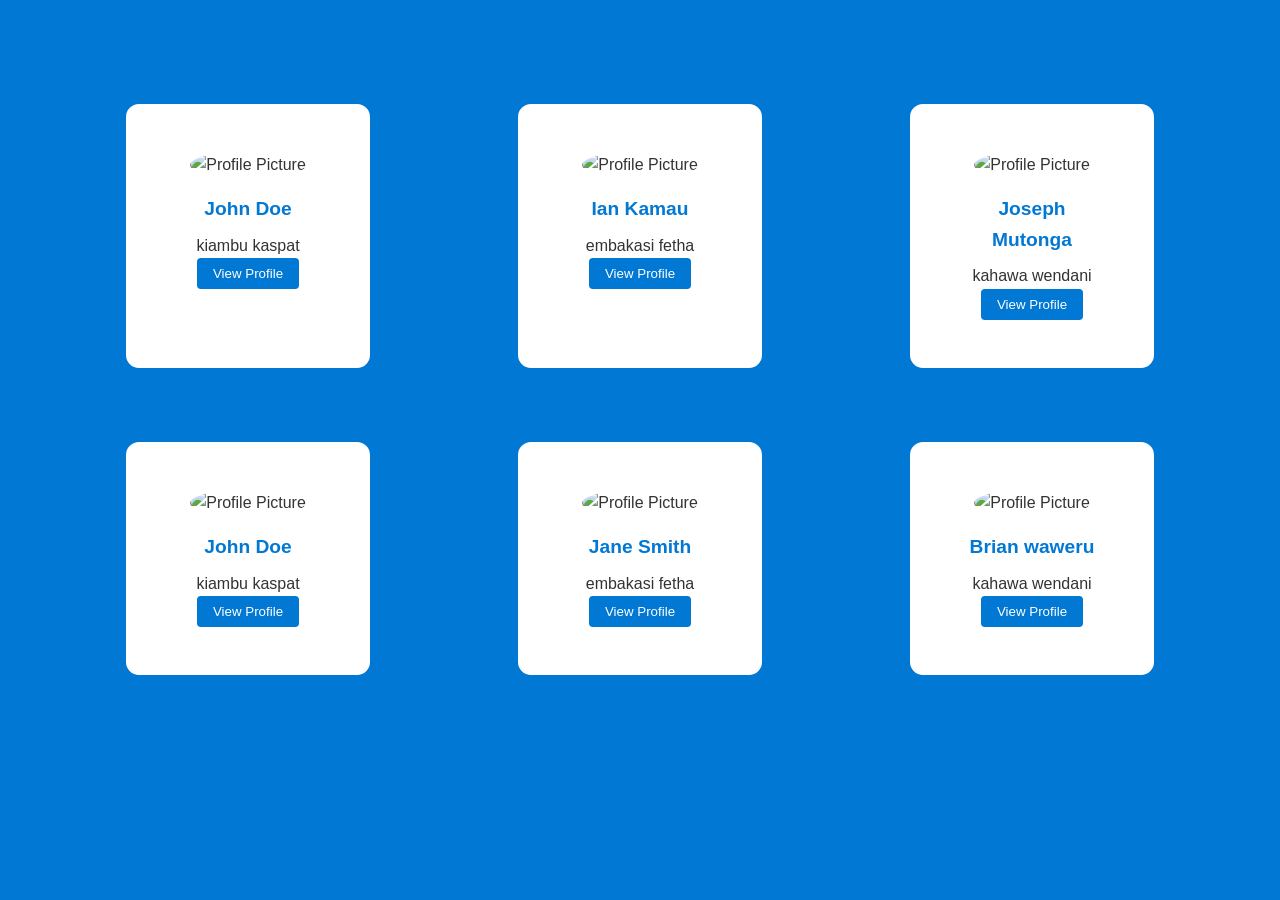
==== roundry website/hire-me.html @ dcf3c6e2 "Add files via upload" ====
<!DOCTYPE html>
<html lang="en">
<head>
    <meta charset="UTF-8">
    <meta name="viewport" content="width=device-width, initial-scale=1.0">
   <link rel="stylesheet" href="style.css">
    <title>Document</title>
</head>
<body>
    <section id="hire-talent" class="talent-section">
        <div class="container">
            <h2>Hire Talent</h2>
            <div class="talent-grid">
                <div class="talent-card">
                    <img src="C:\Users\Felix Simon\Desktop\roundry website\images\5.jpeg" alt="Profile Picture">
                    <h3>John Doe</h3>
                    <p>kiambu kaspat</p>
                    <button>View Profile</button>
                </div>
                <div class="talent-card">
                    <img src="C:\Users\Felix Simon\Desktop\roundry website\images\5.jpeg" alt="Profile Picture">
                    <h3>Ian Kamau</h3>
                    <p>embakasi fetha</p> 
                    <button>View Profile</button>
                </div>
                <div class="talent-card">
                    <img src="C:\Users\Felix Simon\Desktop\roundry website\images\5.jpeg" alt="Profile Picture">
                    <h3>Joseph Mutonga</h3>
                    <p>kahawa wendani</p> 
                    <button>View Profile</button>
                </div>
                <!-- Add more profiles as needed -->
            </div>
        </div>
        <div class="container">
            <h2>Hire Talent</h2>
            <div class="talent-grid">
                <div class="talent-card">
                    <img src="C:\Users\Felix Simon\Desktop\roundry website\images\5.jpeg" alt="Profile Picture">
                    <h3>John Doe</h3>
                    <p>kiambu kaspat</p>
                    <button>View Profile</button>
                </div>
                <div class="talent-card">
                    <img src="C:\Users\Felix Simon\Desktop\roundry website\images\5.jpeg" alt="Profile Picture">
                    <h3>Jane Smith</h3>
                    <p>embakasi fetha</p> 
                    <button>View Profile</button>
                </div>
                <div class="talent-card">
                    <img src="C:\Users\Felix Simon\Desktop\roundry website\images\5.jpeg" alt="Profile Picture">
                    <h3>Brian waweru</h3>
                    <p>kahawa wendani</p> 
                    <button>View Profile</button>
                </div>
                <!-- Add more profiles as needed -->
            </div>
        </div>
    </section>
    <script src="script.js"></script>
</body>
</html>
---- roundry website/style.css ----
/* General Reset */
* {
    margin: 0;
    padding: 0;
    box-sizing: border-box;
}

body {
    font-family: Arial, sans-serif;
    line-height: 1.6;
    color: #333;
    background-color: #0078d4;
}
body.dark-mode {background-color: #2c3e50; /* Dark background */
    color: white; /* Light text */ }
.container {
    width: 90%;
    max-width: 1200px;
    margin: 0 auto;
    font-family: Helvetica, Verdana, sans-serif;
}

/* Header */
.main-header {
    background: transparent;
    color: #fff;
    padding: 1rem 0;
}

.main-header .container {
    display: flex;
    justify-content: space-between;
    align-items: center;
    
}

.logo {
    font-size: 1.8rem;
    font-weight: bold;
}

.nav-menu a {
    color: #fff;
    text-decoration: none;
    margin: 0 1rem;
    font-size: 1rem;
    transition: color 0.3s;
}

.nav-menu a:hover {
    color: #ffdd57;
}

/* Hero Section */
.hero {
    color: #fff;
    padding: 2rem 0;
}

.hero h2 {
    font-size: 50px;
    margin-bottom: 1rem;
    font-weight: bolder;
}

.hero p {
    font-size: bolder;
    margin-bottom: 2rem;
}

/* From Uiverse.io by Cornerstone-04 */ 
.box {
    width: 140px;
    height: auto;
    float: left;
    transition: .5s linear;
    position: relative;
    display: block;
    overflow: hidden;
    padding: 15px;
    text-align: center;
    margin: 0 5px;
    background: transparent;
    text-transform: uppercase;
    font-weight: 900;
    color:white;
  }
  
  .box:before {
    position: absolute;
    content: '';
    left: 0;
    bottom: 0;
    height: 4px;
    width: 100%;
    border-bottom: 4px solid transparent;
    border-left: 4px solid transparent;
    box-sizing: border-box;
    transform: translateX(100%);
  }
  
  .box:after {
    position: absolute;
    content: '';
    top: 0;
    left: 0;
    width: 100%;
    height: 4px;
    border-top: 4px solid transparent;
    border-right: 4px solid transparent;
    box-sizing: border-box;
    transform: translateX(-100%);
  }
  
  .box:hover {
    box-shadow: 0 5px 15px rgba(0, 0, 0, 0.5);
  }
  
  .box:hover:before {
    border-color: #ffffff;
    height: 100%;
    transform: translateX(0);
    transition: .3s transform linear, .3s height linear .3s;
  }
  
  .box:hover:after {
    border-color: #ffffff;
    height: 100%;
    transform: translateX(0);
    transition: .3s transform linear, .3s height linear .5s;
  }
  
  button {
    color: rgb(255, 255, 255);
    text-decoration: none;
    cursor: pointer;
    outline: none;
    border: none;
    background: transparent;
  }

/* Info Sections */
.info-section {
    padding: 2rem 0;
    background: #fff;
    margin-bottom: 1rem;
}

.info-section h2 {
    text-align: center;
    margin-bottom: 1rem;
    color: #0078d4;
}

.info-section p {
    text-align: center;
    font-size: 1.1rem;
}

.info-section ol {
    max-width: 800px;
    margin: 0 auto;
    padding-left: 2rem;
}

.info-section li {
    margin-bottom: 0.5rem;
}

/* Talent Section */
.talent-section {
    padding: 2rem 0;
    background: #0078d4;
}

.talent-section h2 {
    text-align: center;
    margin-bottom: 2rem;
    color: #0078d4;
}

.talent-grid {
    display: grid;
    grid-template-columns: repeat(auto-fit, minmax(250px, 1fr));
    gap: 1.5rem;
}

.talent-card {
    background: #ffffff;
    border: 2px solid #0078d4;
    border-radius: 15px;
    padding: 3rem;
    text-align: center;
    transition: box-shadow 0.3s;
    margin-inline: 60px;
}

.talent-card:hover {
    box-shadow: 0 4px 10px rgba(0, 0, 0, 0.1);
}

.talent-card img {
    width: 100px;
    height: 100px;
    border-radius: 50%;
    margin-bottom: 1rem;
}

.talent-card h3 {
    font-size: 1.2rem;
    margin-bottom: 0.5rem;
    color: #0078d4;
}

.talent-card button {
    background: #0078d4;
    color: #fff;
    border: none;
    padding: 0.5rem 1rem;
    cursor: pointer;
    border-radius: 4px;
    transition: 0.3s;
}

.talent-card button:hover {
    background: #000000;
}
/* Footer */
.main-footer {
    color: #fff;
    text-align: center;
    margin-top: 150.10px;
   
}

.main-footer p {
    margin-bottom: 0.5rem;
}

.main-footer .social-icons a {
    color: #ffcc00;
    text-decoration: none;
    margin: 0 0.3rem;
    transition: color 0.3s;
}

.main-footer .social-icons a:hover {
    color: #ffc107;
}
/* From Uiverse.io by marcelodolza */ 
/* From Uiverse.io by Praashoo7 */
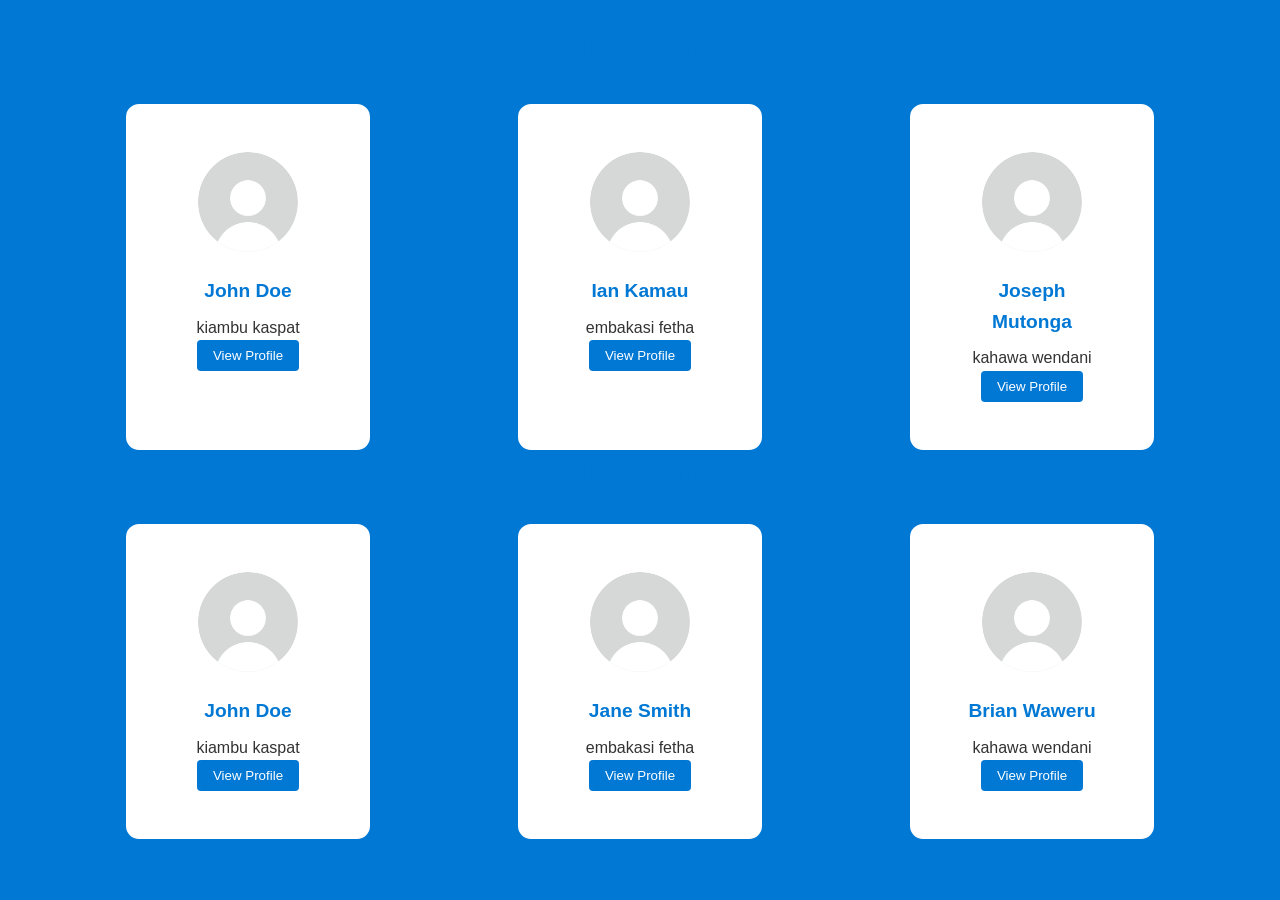
==== commit e1d2efe5: "Upgrade and fix: modern meta/OG tags, a11y, responsive CSS, JS bug fixes, READMEs; build fixes for a" ====
--- a/roundry website/hire-me.html
+++ b/roundry website/hire-me.html
@@ -1,62 +1,66 @@
-<!DOCTYPE html>
-<html lang="en">
-<head>
-    <meta charset="UTF-8">
-    <meta name="viewport" content="width=device-width, initial-scale=1.0">
-   <link rel="stylesheet" href="style.css">
-    <title>Document</title>
-</head>
-<body>
-    <section id="hire-talent" class="talent-section">
-        <div class="container">
-            <h2>Hire Talent</h2>
-            <div class="talent-grid">
-                <div class="talent-card">
-                    <img src="C:\Users\Felix Simon\Desktop\roundry website\images\5.jpeg" alt="Profile Picture">
-                    <h3>John Doe</h3>
-                    <p>kiambu kaspat</p>
-                    <button>View Profile</button>
-                </div>
-                <div class="talent-card">
-                    <img src="C:\Users\Felix Simon\Desktop\roundry website\images\5.jpeg" alt="Profile Picture">
-                    <h3>Ian Kamau</h3>
-                    <p>embakasi fetha</p> 
-                    <button>View Profile</button>
-                </div>
-                <div class="talent-card">
-                    <img src="C:\Users\Felix Simon\Desktop\roundry website\images\5.jpeg" alt="Profile Picture">
-                    <h3>Joseph Mutonga</h3>
-                    <p>kahawa wendani</p> 
-                    <button>View Profile</button>
-                </div>
-                <!-- Add more profiles as needed -->
-            </div>
-        </div>
-        <div class="container">
-            <h2>Hire Talent</h2>
-            <div class="talent-grid">
-                <div class="talent-card">
-                    <img src="C:\Users\Felix Simon\Desktop\roundry website\images\5.jpeg" alt="Profile Picture">
-                    <h3>John Doe</h3>
-                    <p>kiambu kaspat</p>
-                    <button>View Profile</button>
-                </div>
-                <div class="talent-card">
-                    <img src="C:\Users\Felix Simon\Desktop\roundry website\images\5.jpeg" alt="Profile Picture">
-                    <h3>Jane Smith</h3>
-                    <p>embakasi fetha</p> 
-                    <button>View Profile</button>
-                </div>
-                <div class="talent-card">
-                    <img src="C:\Users\Felix Simon\Desktop\roundry website\images\5.jpeg" alt="Profile Picture">
-                    <h3>Brian waweru</h3>
-                    <p>kahawa wendani</p> 
-                    <button>View Profile</button>
-                </div>
-                <!-- Add more profiles as needed -->
-            </div>
-        </div>
-    </section>
-    <script src="script.js"></script>
-</body>
-</html>
+<!DOCTYPE html>
+<html lang="en">
+<head>
+    <meta charset="UTF-8">
+    <meta name="viewport" content="width=device-width, initial-scale=1.0">
+    <link rel="stylesheet" href="style.css">
+    <title>Hire Talent — SnapNet</title>
+    <meta name="description" content="Browse and hire verified talent on SnapNet. Connect with skilled professionals in your region.">
+    <meta property="og:title" content="Hire Talent — SnapNet">
+    <meta property="og:description" content="Browse and hire verified talent on SnapNet.">
+    <meta property="og:type" content="website">
+    <link rel="icon" href="data:image/svg+xml,<svg xmlns='http://www.w3.org/2000/svg' viewBox='0 0 100 100'><text y='.9em' font-size='90'>⚡</text></svg>">
+</head>
+<body>
+    <a href="#hire-talent" class="skip-link">Skip to main content</a>
+    <main id="hire-talent" class="talent-section">
+        <div class="container">
+            <h2>Hire Talent</h2>
+            <div class="talent-grid">
+                <div class="talent-card">
+                    <img src="images/5.jpeg" alt="Profile photo of John Doe">
+                    <h3>John Doe</h3>
+                    <p>kiambu kaspat</p>
+                    <button>View Profile</button>
+                </div>
+                <div class="talent-card">
+                    <img src="images/5.jpeg" alt="Profile photo of Ian Kamau">
+                    <h3>Ian Kamau</h3>
+                    <p>embakasi fetha</p>
+                    <button>View Profile</button>
+                </div>
+                <div class="talent-card">
+                    <img src="images/5.jpeg" alt="Profile photo of Joseph Mutonga">
+                    <h3>Joseph Mutonga</h3>
+                    <p>kahawa wendani</p>
+                    <button>View Profile</button>
+                </div>
+            </div>
+        </div>
+        <div class="container">
+            <h2>Hire Talent</h2>
+            <div class="talent-grid">
+                <div class="talent-card">
+                    <img src="images/5.jpeg" alt="Profile photo of John Doe">
+                    <h3>John Doe</h3>
+                    <p>kiambu kaspat</p>
+                    <button>View Profile</button>
+                </div>
+                <div class="talent-card">
+                    <img src="images/5.jpeg" alt="Profile photo of Jane Smith">
+                    <h3>Jane Smith</h3>
+                    <p>embakasi fetha</p>
+                    <button>View Profile</button>
+                </div>
+                <div class="talent-card">
+                    <img src="images/5.jpeg" alt="Profile photo of Brian Waweru">
+                    <h3>Brian Waweru</h3>
+                    <p>kahawa wendani</p>
+                    <button>View Profile</button>
+                </div>
+            </div>
+        </div>
+    </main>
+    <script src="script.js"></script>
+</body>
+</html>
--- a/roundry website/style.css
+++ b/roundry website/style.css
@@ -3,6 +3,36 @@
     margin: 0;
     padding: 0;
     box-sizing: border-box;
+}
+
+.skip-link {
+    position: absolute;
+    top: -100%;
+    left: 0;
+    background: #ffdd57;
+    color: #000;
+    padding: 1rem 2rem;
+    z-index: 10000;
+    font-weight: bold;
+}
+.skip-link:focus {
+    top: 0;
+}
+
+:focus-visible {
+    outline: 3px solid #ffdd57;
+    outline-offset: 2px;
+}
+
+@media (prefers-reduced-motion: reduce) {
+    *,
+    *::before,
+    *::after {
+        animation-duration: 0.01ms !important;
+        animation-iteration-count: 1 !important;
+        transition-duration: 0.01ms !important;
+        scroll-behavior: auto !important;
+    }
 }
 
 body {
@@ -247,5 +277,62 @@
 .main-footer .social-icons a:hover {
     color: #ffc107;
 }
+
+/* Sign-up form */
+.form {
+    max-width: 400px;
+    margin: 4rem auto;
+    background: #fff;
+    border-radius: 12px;
+    padding: 2rem;
+    box-shadow: 0 4px 10px rgba(0, 0, 0, 0.1);
+}
+
+.form #heading {
+    font-size: 1.6rem;
+    font-weight: bold;
+    text-align: center;
+    color: #0078d4;
+    margin-bottom: 1.5rem;
+}
+
+.form .field {
+    margin-bottom: 1rem;
+}
+
+.form label {
+    display: block;
+    margin-bottom: 0.3rem;
+    font-weight: bold;
+    color: #333;
+}
+
+.form .input-field {
+    width: 100%;
+    padding: 0.7rem;
+    border: 1px solid #ccc;
+    border-radius: 6px;
+    font-size: 1rem;
+}
+
+.form .btn {
+    text-align: center;
+    margin-top: 1rem;
+}
+
+.form .button1 {
+    background: #0078d4;
+    color: #fff;
+    border: none;
+    padding: 0.7rem 2rem;
+    border-radius: 6px;
+    cursor: pointer;
+    font-size: 1rem;
+    transition: 0.3s;
+}
+
+.form .button1:hover {
+    background: #000;
+}
 /* From Uiverse.io by marcelodolza */ 
 /* From Uiverse.io by Praashoo7 */ 
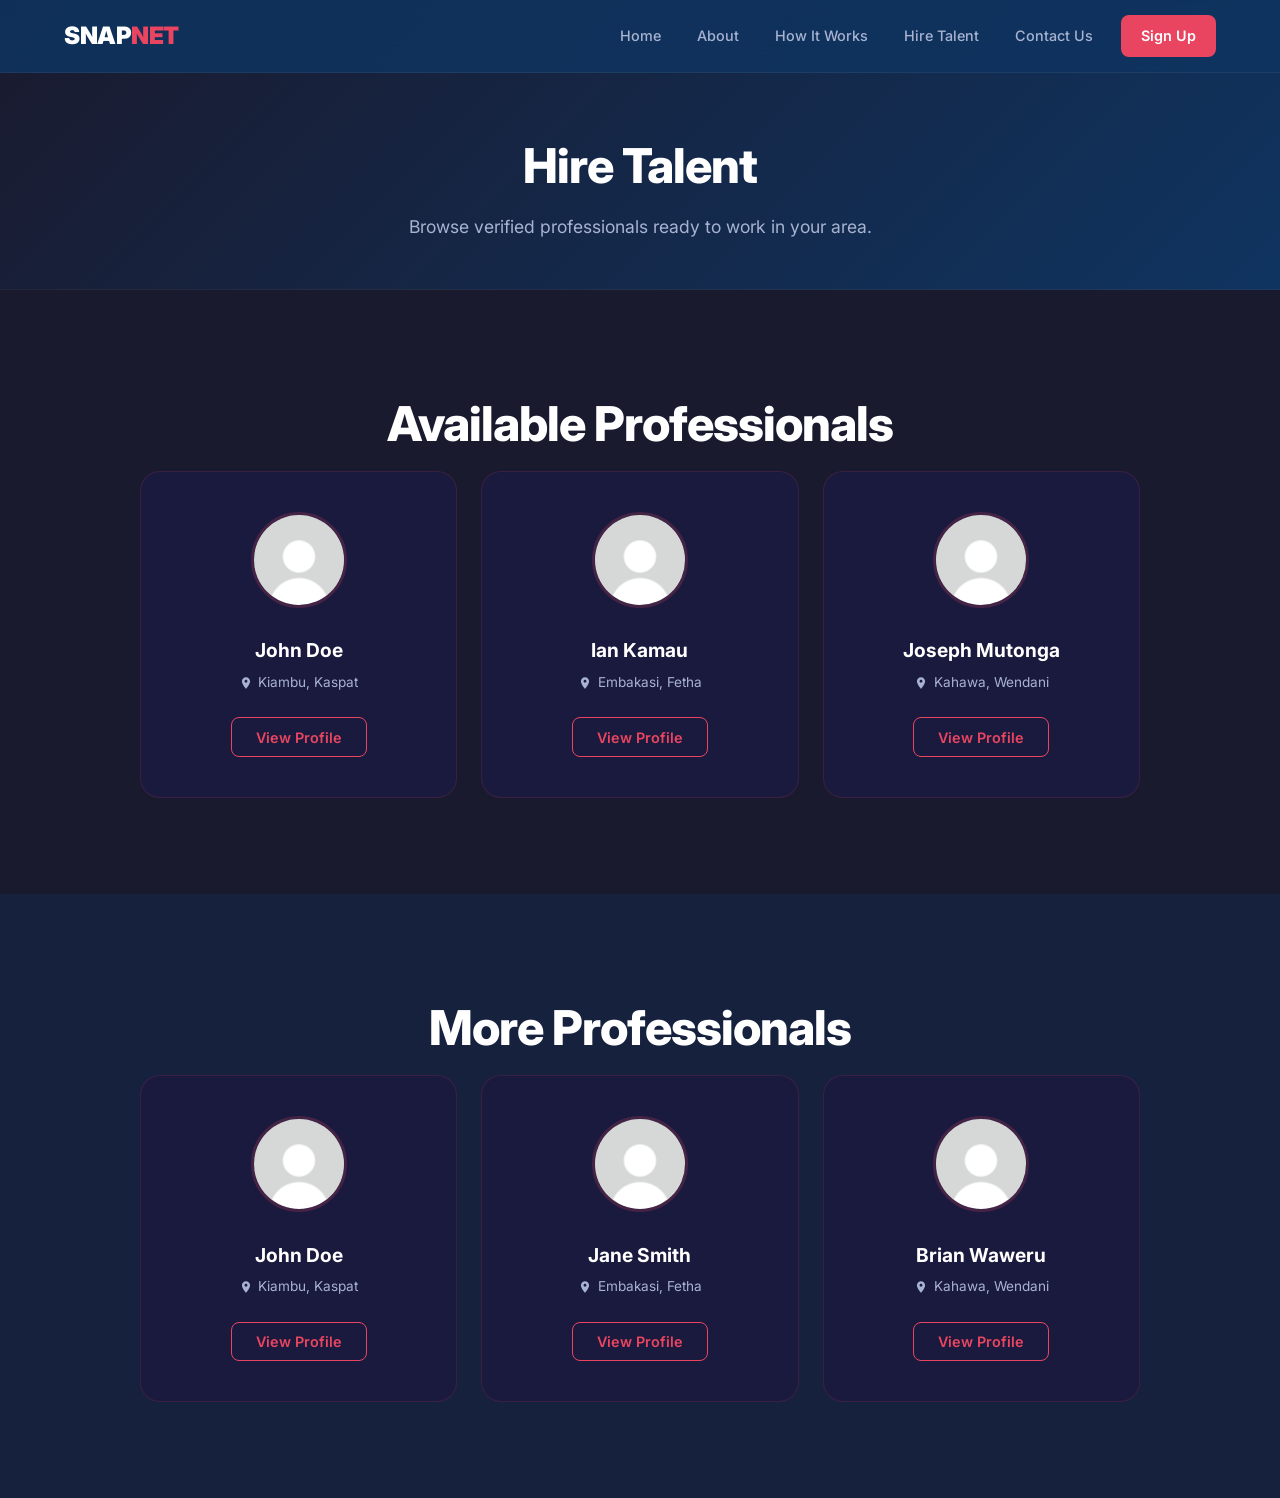
==== commit 9fb006a6: "Full visual redesign" ====
--- a/roundry website/hire-me.html
+++ b/roundry website/hire-me.html
@@ -13,54 +13,87 @@
 </head>
 <body>
     <a href="#hire-talent" class="skip-link">Skip to main content</a>
-    <main id="hire-talent" class="talent-section">
+
+    <header class="main-header">
         <div class="container">
-            <h2>Hire Talent</h2>
-            <div class="talent-grid">
-                <div class="talent-card">
-                    <img src="images/5.jpeg" alt="Profile photo of John Doe">
-                    <h3>John Doe</h3>
-                    <p>kiambu kaspat</p>
-                    <button>View Profile</button>
-                </div>
-                <div class="talent-card">
-                    <img src="images/5.jpeg" alt="Profile photo of Ian Kamau">
-                    <h3>Ian Kamau</h3>
-                    <p>embakasi fetha</p>
-                    <button>View Profile</button>
-                </div>
-                <div class="talent-card">
-                    <img src="images/5.jpeg" alt="Profile photo of Joseph Mutonga">
-                    <h3>Joseph Mutonga</h3>
-                    <p>kahawa wendani</p>
-                    <button>View Profile</button>
+            <a href="index.html" class="logo">SNAP<span>NET</span></a>
+            <nav class="nav-menu" aria-label="Main navigation">
+                <a href="index.html#home">Home</a>
+                <a href="index.html#about">About</a>
+                <a href="how-it-works.html">How It Works</a>
+                <a href="hire-me.html" aria-current="page">Hire Talent</a>
+                <a href="index.html#contact">Contact Us</a>
+                <a href="sign-up.html" class="nav-cta">Sign Up</a>
+            </nav>
+            <button class="nav-toggle" aria-label="Toggle navigation" aria-expanded="false">
+                <span></span>
+                <span></span>
+                <span></span>
+            </button>
+        </div>
+    </header>
+
+    <main id="hire-talent">
+        <div class="page-header">
+            <div class="container">
+                <h1>Hire Talent</h1>
+                <p>Browse verified professionals ready to work in your area.</p>
+            </div>
+        </div>
+
+        <section class="talent-section">
+            <div class="container">
+                <h2>Available Professionals</h2>
+                <div class="talent-grid">
+                    <div class="talent-card">
+                        <img src="images/5.jpeg" alt="Profile photo of John Doe">
+                        <h3>John Doe</h3>
+                        <p class="location">Kiambu, Kaspat</p>
+                        <button>View Profile</button>
+                    </div>
+                    <div class="talent-card">
+                        <img src="images/5.jpeg" alt="Profile photo of Ian Kamau">
+                        <h3>Ian Kamau</h3>
+                        <p class="location">Embakasi, Fetha</p>
+                        <button>View Profile</button>
+                    </div>
+                    <div class="talent-card">
+                        <img src="images/5.jpeg" alt="Profile photo of Joseph Mutonga">
+                        <h3>Joseph Mutonga</h3>
+                        <p class="location">Kahawa, Wendani</p>
+                        <button>View Profile</button>
+                    </div>
                 </div>
             </div>
-        </div>
-        <div class="container">
-            <h2>Hire Talent</h2>
-            <div class="talent-grid">
-                <div class="talent-card">
-                    <img src="images/5.jpeg" alt="Profile photo of John Doe">
-                    <h3>John Doe</h3>
-                    <p>kiambu kaspat</p>
-                    <button>View Profile</button>
-                </div>
-                <div class="talent-card">
-                    <img src="images/5.jpeg" alt="Profile photo of Jane Smith">
-                    <h3>Jane Smith</h3>
-                    <p>embakasi fetha</p>
-                    <button>View Profile</button>
-                </div>
-                <div class="talent-card">
-                    <img src="images/5.jpeg" alt="Profile photo of Brian Waweru">
-                    <h3>Brian Waweru</h3>
-                    <p>kahawa wendani</p>
-                    <button>View Profile</button>
+        </section>
+
+        <section class="talent-section" style="background: var(--color-surface);">
+            <div class="container">
+                <h2>More Professionals</h2>
+                <div class="talent-grid">
+                    <div class="talent-card">
+                        <img src="images/5.jpeg" alt="Profile photo of John Doe">
+                        <h3>John Doe</h3>
+                        <p class="location">Kiambu, Kaspat</p>
+                        <button>View Profile</button>
+                    </div>
+                    <div class="talent-card">
+                        <img src="images/5.jpeg" alt="Profile photo of Jane Smith">
+                        <h3>Jane Smith</h3>
+                        <p class="location">Embakasi, Fetha</p>
+                        <button>View Profile</button>
+                    </div>
+                    <div class="talent-card">
+                        <img src="images/5.jpeg" alt="Profile photo of Brian Waweru">
+                        <h3>Brian Waweru</h3>
+                        <p class="location">Kahawa, Wendani</p>
+                        <button>View Profile</button>
+                    </div>
                 </div>
             </div>
-        </div>
+        </section>
     </main>
+
     <script src="script.js"></script>
 </body>
-</html>+</html>
--- a/roundry website/style.css
+++ b/roundry website/style.css
@@ -1,338 +1,810 @@
-/* General Reset */
-* {
-    margin: 0;
-    padding: 0;
-    box-sizing: border-box;
-}
-
-.skip-link {
-    position: absolute;
-    top: -100%;
-    left: 0;
-    background: #ffdd57;
-    color: #000;
-    padding: 1rem 2rem;
-    z-index: 10000;
-    font-weight: bold;
-}
-.skip-link:focus {
-    top: 0;
-}
-
-:focus-visible {
-    outline: 3px solid #ffdd57;
-    outline-offset: 2px;
-}
-
-@media (prefers-reduced-motion: reduce) {
-    *,
-    *::before,
-    *::after {
-        animation-duration: 0.01ms !important;
-        animation-iteration-count: 1 !important;
-        transition-duration: 0.01ms !important;
-        scroll-behavior: auto !important;
-    }
-}
-
-body {
-    font-family: Arial, sans-serif;
-    line-height: 1.6;
-    color: #333;
-    background-color: #0078d4;
-}
-body.dark-mode {background-color: #2c3e50; /* Dark background */
-    color: white; /* Light text */ }
-.container {
-    width: 90%;
-    max-width: 1200px;
-    margin: 0 auto;
-    font-family: Helvetica, Verdana, sans-serif;
-}
-
-/* Header */
-.main-header {
-    background: transparent;
-    color: #fff;
-    padding: 1rem 0;
-}
-
-.main-header .container {
-    display: flex;
-    justify-content: space-between;
-    align-items: center;
-    
-}
-
-.logo {
-    font-size: 1.8rem;
-    font-weight: bold;
-}
-
-.nav-menu a {
-    color: #fff;
-    text-decoration: none;
-    margin: 0 1rem;
-    font-size: 1rem;
-    transition: color 0.3s;
-}
-
-.nav-menu a:hover {
-    color: #ffdd57;
-}
-
-/* Hero Section */
-.hero {
-    color: #fff;
-    padding: 2rem 0;
-}
-
-.hero h2 {
-    font-size: 50px;
-    margin-bottom: 1rem;
-    font-weight: bolder;
-}
-
-.hero p {
-    font-size: bolder;
-    margin-bottom: 2rem;
-}
-
-/* From Uiverse.io by Cornerstone-04 */ 
-.box {
-    width: 140px;
-    height: auto;
-    float: left;
-    transition: .5s linear;
-    position: relative;
-    display: block;
-    overflow: hidden;
-    padding: 15px;
-    text-align: center;
-    margin: 0 5px;
-    background: transparent;
-    text-transform: uppercase;
-    font-weight: 900;
-    color:white;
-  }
-  
-  .box:before {
-    position: absolute;
-    content: '';
-    left: 0;
-    bottom: 0;
-    height: 4px;
-    width: 100%;
-    border-bottom: 4px solid transparent;
-    border-left: 4px solid transparent;
-    box-sizing: border-box;
-    transform: translateX(100%);
-  }
-  
-  .box:after {
-    position: absolute;
-    content: '';
-    top: 0;
-    left: 0;
-    width: 100%;
-    height: 4px;
-    border-top: 4px solid transparent;
-    border-right: 4px solid transparent;
-    box-sizing: border-box;
-    transform: translateX(-100%);
-  }
-  
-  .box:hover {
-    box-shadow: 0 5px 15px rgba(0, 0, 0, 0.5);
-  }
-  
-  .box:hover:before {
-    border-color: #ffffff;
-    height: 100%;
-    transform: translateX(0);
-    transition: .3s transform linear, .3s height linear .3s;
-  }
-  
-  .box:hover:after {
-    border-color: #ffffff;
-    height: 100%;
-    transform: translateX(0);
-    transition: .3s transform linear, .3s height linear .5s;
-  }
-  
-  button {
-    color: rgb(255, 255, 255);
-    text-decoration: none;
-    cursor: pointer;
-    outline: none;
-    border: none;
-    background: transparent;
-  }
-
-/* Info Sections */
-.info-section {
-    padding: 2rem 0;
-    background: #fff;
-    margin-bottom: 1rem;
-}
-
-.info-section h2 {
-    text-align: center;
-    margin-bottom: 1rem;
-    color: #0078d4;
-}
-
-.info-section p {
-    text-align: center;
-    font-size: 1.1rem;
-}
-
-.info-section ol {
-    max-width: 800px;
-    margin: 0 auto;
-    padding-left: 2rem;
-}
-
-.info-section li {
-    margin-bottom: 0.5rem;
-}
-
-/* Talent Section */
-.talent-section {
-    padding: 2rem 0;
-    background: #0078d4;
-}
-
-.talent-section h2 {
-    text-align: center;
-    margin-bottom: 2rem;
-    color: #0078d4;
-}
-
-.talent-grid {
-    display: grid;
-    grid-template-columns: repeat(auto-fit, minmax(250px, 1fr));
-    gap: 1.5rem;
-}
-
-.talent-card {
-    background: #ffffff;
-    border: 2px solid #0078d4;
-    border-radius: 15px;
-    padding: 3rem;
-    text-align: center;
-    transition: box-shadow 0.3s;
-    margin-inline: 60px;
-}
-
-.talent-card:hover {
-    box-shadow: 0 4px 10px rgba(0, 0, 0, 0.1);
-}
-
-.talent-card img {
-    width: 100px;
-    height: 100px;
-    border-radius: 50%;
-    margin-bottom: 1rem;
-}
-
-.talent-card h3 {
-    font-size: 1.2rem;
-    margin-bottom: 0.5rem;
-    color: #0078d4;
-}
-
-.talent-card button {
-    background: #0078d4;
-    color: #fff;
-    border: none;
-    padding: 0.5rem 1rem;
-    cursor: pointer;
-    border-radius: 4px;
-    transition: 0.3s;
-}
-
-.talent-card button:hover {
-    background: #000000;
-}
-/* Footer */
-.main-footer {
-    color: #fff;
-    text-align: center;
-    margin-top: 150.10px;
-   
-}
-
-.main-footer p {
-    margin-bottom: 0.5rem;
-}
-
-.main-footer .social-icons a {
-    color: #ffcc00;
-    text-decoration: none;
-    margin: 0 0.3rem;
-    transition: color 0.3s;
-}
-
-.main-footer .social-icons a:hover {
-    color: #ffc107;
-}
-
-/* Sign-up form */
-.form {
-    max-width: 400px;
-    margin: 4rem auto;
-    background: #fff;
-    border-radius: 12px;
-    padding: 2rem;
-    box-shadow: 0 4px 10px rgba(0, 0, 0, 0.1);
-}
-
-.form #heading {
-    font-size: 1.6rem;
-    font-weight: bold;
-    text-align: center;
-    color: #0078d4;
-    margin-bottom: 1.5rem;
-}
-
-.form .field {
-    margin-bottom: 1rem;
-}
-
-.form label {
-    display: block;
-    margin-bottom: 0.3rem;
-    font-weight: bold;
-    color: #333;
-}
-
-.form .input-field {
-    width: 100%;
-    padding: 0.7rem;
-    border: 1px solid #ccc;
-    border-radius: 6px;
-    font-size: 1rem;
-}
-
-.form .btn {
-    text-align: center;
-    margin-top: 1rem;
-}
-
-.form .button1 {
-    background: #0078d4;
-    color: #fff;
-    border: none;
-    padding: 0.7rem 2rem;
-    border-radius: 6px;
-    cursor: pointer;
-    font-size: 1rem;
-    transition: 0.3s;
-}
-
-.form .button1:hover {
-    background: #000;
-}
-/* From Uiverse.io by marcelodolza */ 
-/* From Uiverse.io by Praashoo7 */ 
+@import url('https://fonts.googleapis.com/css2?family=Inter:wght@400;500;600;700;800;900&display=swap');
+
+*,
+*::before,
+*::after {
+    margin: 0;
+    padding: 0;
+    box-sizing: border-box;
+}
+
+:root {
+    --color-primary: #1a1a2e;
+    --color-accent: #e94560;
+    --color-accent-hover: #d63050;
+    --color-surface: #16213e;
+    --color-bg: #0f3460;
+    --color-text: #ffffff;
+    --color-text-muted: #a8b2d1;
+    --color-card: #1a1a3e;
+    --color-card-border: rgba(233, 69, 96, 0.15);
+    --color-input-bg: rgba(255, 255, 255, 0.06);
+    --color-input-border: rgba(255, 255, 255, 0.12);
+    --font: 'Inter', -apple-system, BlinkMacSystemFont, sans-serif;
+    --radius: 12px;
+    --radius-lg: 20px;
+    --shadow: 0 4px 24px rgba(0, 0, 0, 0.3);
+    --shadow-lg: 0 12px 48px rgba(0, 0, 0, 0.4);
+    --transition: 0.25s cubic-bezier(0.4, 0, 0.2, 1);
+}
+
+html {
+    scroll-behavior: smooth;
+}
+
+body {
+    font-family: var(--font);
+    line-height: 1.6;
+    color: var(--color-text);
+    background-color: var(--color-primary);
+    min-height: 100vh;
+    -webkit-font-smoothing: antialiased;
+}
+
+.skip-link {
+    position: absolute;
+    top: -100%;
+    left: 0;
+    background: var(--color-accent);
+    color: #fff;
+    padding: 1rem 2rem;
+    z-index: 10000;
+    font-weight: 700;
+    text-decoration: none;
+    border-radius: 0 0 var(--radius) 0;
+}
+
+.skip-link:focus {
+    top: 0;
+}
+
+.sr-only {
+    position: absolute;
+    width: 1px;
+    height: 1px;
+    padding: 0;
+    margin: -1px;
+    overflow: hidden;
+    clip: rect(0, 0, 0, 0);
+    white-space: nowrap;
+    border: 0;
+}
+
+:focus-visible {
+    outline: 3px solid var(--color-accent);
+    outline-offset: 3px;
+}
+
+@media (prefers-reduced-motion: reduce) {
+    *,
+    *::before,
+    *::after {
+        animation-duration: 0.01ms !important;
+        animation-iteration-count: 1 !important;
+        transition-duration: 0.01ms !important;
+        scroll-behavior: auto !important;
+    }
+}
+
+.container {
+    width: 90%;
+    max-width: 1200px;
+    margin: 0 auto;
+}
+
+/* Header */
+.main-header {
+    position: fixed;
+    top: 0;
+    left: 0;
+    right: 0;
+    z-index: 1000;
+    background: rgba(15, 52, 96, 0.85);
+    backdrop-filter: blur(20px);
+    -webkit-backdrop-filter: blur(20px);
+    border-bottom: 1px solid rgba(255, 255, 255, 0.06);
+    padding: 0;
+    transition: background var(--transition);
+}
+
+.main-header .container {
+    display: flex;
+    justify-content: space-between;
+    align-items: center;
+    height: 72px;
+}
+
+.logo {
+    font-size: 1.5rem;
+    font-weight: 900;
+    letter-spacing: -0.02em;
+    color: var(--color-text);
+    text-decoration: none;
+}
+
+.logo span {
+    color: var(--color-accent);
+}
+
+.nav-menu {
+    display: flex;
+    align-items: center;
+    gap: 0.25rem;
+}
+
+.nav-menu a {
+    color: var(--color-text-muted);
+    text-decoration: none;
+    font-size: 0.9rem;
+    font-weight: 500;
+    padding: 0.5rem 1rem;
+    border-radius: 8px;
+    transition: color var(--transition), background var(--transition);
+}
+
+.nav-menu a:hover {
+    color: var(--color-text);
+    background: rgba(255, 255, 255, 0.06);
+}
+
+.nav-cta {
+    background: var(--color-accent) !important;
+    color: #fff !important;
+    padding: 0.6rem 1.25rem !important;
+    border-radius: 8px !important;
+    font-weight: 600 !important;
+    margin-left: 0.5rem;
+}
+
+.nav-cta:hover {
+    background: var(--color-accent-hover) !important;
+}
+
+.nav-toggle {
+    display: none;
+    background: none;
+    border: none;
+    cursor: pointer;
+    padding: 0.5rem;
+    flex-direction: column;
+    gap: 5px;
+}
+
+.nav-toggle span {
+    display: block;
+    width: 24px;
+    height: 2px;
+    background: var(--color-text);
+    border-radius: 2px;
+    transition: transform var(--transition), opacity var(--transition);
+}
+
+/* Hero Section */
+.hero {
+    padding: 10rem 0 6rem;
+    min-height: 85vh;
+    display: flex;
+    align-items: center;
+    background: linear-gradient(135deg, var(--color-primary) 0%, var(--color-bg) 50%, #1a1a4e 100%);
+    position: relative;
+    overflow: hidden;
+}
+
+.hero::before {
+    content: '';
+    position: absolute;
+    top: -50%;
+    right: -20%;
+    width: 600px;
+    height: 600px;
+    background: radial-gradient(circle, rgba(233, 69, 96, 0.12) 0%, transparent 70%);
+    border-radius: 50%;
+    pointer-events: none;
+}
+
+.hero::after {
+    content: '';
+    position: absolute;
+    bottom: -30%;
+    left: -10%;
+    width: 400px;
+    height: 400px;
+    background: radial-gradient(circle, rgba(15, 52, 96, 0.5) 0%, transparent 70%);
+    border-radius: 50%;
+    pointer-events: none;
+}
+
+.hero .container {
+    position: relative;
+    z-index: 1;
+}
+
+.hero h2 {
+    font-size: clamp(2.5rem, 6vw, 4.5rem);
+    font-weight: 900;
+    line-height: 1.08;
+    letter-spacing: -0.03em;
+    margin-bottom: 1.5rem;
+    color: var(--color-text);
+}
+
+.hero h2 .accent {
+    color: var(--color-accent);
+}
+
+.hero p {
+    font-size: clamp(1rem, 2vw, 1.25rem);
+    color: var(--color-text-muted);
+    max-width: 520px;
+    margin-bottom: 2.5rem;
+    line-height: 1.7;
+}
+
+.hero-actions {
+    display: flex;
+    gap: 1rem;
+    flex-wrap: wrap;
+}
+
+/* Buttons */
+.btn {
+    display: inline-flex;
+    align-items: center;
+    gap: 0.5rem;
+    padding: 0.875rem 2rem;
+    border-radius: var(--radius);
+    font-family: var(--font);
+    font-size: 0.95rem;
+    font-weight: 700;
+    text-decoration: none;
+    border: none;
+    cursor: pointer;
+    transition: all var(--transition);
+    text-transform: none;
+    letter-spacing: 0;
+}
+
+.btn-primary {
+    background: var(--color-accent);
+    color: #fff;
+    box-shadow: 0 4px 20px rgba(233, 69, 96, 0.3);
+}
+
+.btn-primary:hover {
+    background: var(--color-accent-hover);
+    box-shadow: 0 8px 30px rgba(233, 69, 96, 0.4);
+    transform: translateY(-2px);
+}
+
+.btn-secondary {
+    background: rgba(255, 255, 255, 0.06);
+    color: var(--color-text);
+    border: 1px solid rgba(255, 255, 255, 0.12);
+}
+
+.btn-secondary:hover {
+    background: rgba(255, 255, 255, 0.12);
+    border-color: rgba(255, 255, 255, 0.2);
+    transform: translateY(-2px);
+}
+
+/* Stats Bar */
+.stats-bar {
+    background: var(--color-surface);
+    border-top: 1px solid rgba(255, 255, 255, 0.06);
+    border-bottom: 1px solid rgba(255, 255, 255, 0.06);
+    padding: 3rem 0;
+}
+
+.stats-grid {
+    display: grid;
+    grid-template-columns: repeat(3, 1fr);
+    gap: 2rem;
+    text-align: center;
+}
+
+.stat-item h3 {
+    font-size: 2.5rem;
+    font-weight: 900;
+    color: var(--color-accent);
+    letter-spacing: -0.02em;
+}
+
+.stat-item p {
+    color: var(--color-text-muted);
+    font-size: 0.9rem;
+    margin-top: 0.25rem;
+    font-weight: 500;
+}
+
+/* Section Styling */
+.section {
+    padding: 6rem 0;
+}
+
+.section-alt {
+    background: var(--color-surface);
+}
+
+.section-header {
+    text-align: center;
+    margin-bottom: 4rem;
+}
+
+.section-header h2 {
+    font-size: clamp(2rem, 4vw, 3rem);
+    font-weight: 800;
+    letter-spacing: -0.02em;
+    margin-bottom: 1rem;
+}
+
+.section-header p {
+    color: var(--color-text-muted);
+    font-size: 1.1rem;
+    max-width: 600px;
+    margin: 0 auto;
+}
+
+/* Info Sections */
+.info-section {
+    padding: 6rem 0;
+    background: var(--color-surface);
+}
+
+.info-section h2 {
+    text-align: center;
+    margin-bottom: 1rem;
+    font-size: clamp(2rem, 4vw, 3rem);
+    font-weight: 800;
+    letter-spacing: -0.02em;
+}
+
+.info-section p {
+    text-align: center;
+    font-size: 1.1rem;
+    color: var(--color-text-muted);
+    max-width: 600px;
+    margin: 0 auto 3rem;
+}
+
+.info-section ol {
+    max-width: 700px;
+    margin: 0 auto;
+    list-style: none;
+    counter-reset: steps;
+}
+
+.info-section ol li {
+    counter-increment: steps;
+    padding: 1.5rem 1.5rem 1.5rem 5rem;
+    position: relative;
+    margin-bottom: 1rem;
+    background: var(--color-card);
+    border-radius: var(--radius);
+    border: 1px solid var(--color-card-border);
+    font-size: 1.05rem;
+    line-height: 1.6;
+    transition: border-color var(--transition), transform var(--transition);
+}
+
+.info-section ol li:hover {
+    border-color: rgba(233, 69, 96, 0.35);
+    transform: translateX(4px);
+}
+
+.info-section ol li::before {
+    content: counter(steps, decimal-leading-zero);
+    position: absolute;
+    left: 1.5rem;
+    top: 50%;
+    transform: translateY(-50%);
+    font-size: 1.5rem;
+    font-weight: 900;
+    color: var(--color-accent);
+    font-variant-numeric: tabular-nums;
+}
+
+/* Talent Section */
+.talent-section {
+    padding: 6rem 0;
+    background: var(--color-primary);
+}
+
+.talent-section h2 {
+    text-align: center;
+    margin-bottom: 0.5rem;
+    font-size: clamp(2rem, 4vw, 3rem);
+    font-weight: 800;
+    letter-spacing: -0.02em;
+    color: var(--color-text);
+}
+
+.talent-section > .container > p {
+    text-align: center;
+    color: var(--color-text-muted);
+    margin-bottom: 3rem;
+    font-size: 1.1rem;
+}
+
+.talent-grid {
+    display: grid;
+    grid-template-columns: repeat(auto-fit, minmax(280px, 1fr));
+    gap: 1.5rem;
+    max-width: 1000px;
+    margin: 0 auto;
+}
+
+.talent-card {
+    background: var(--color-card);
+    border: 1px solid var(--color-card-border);
+    border-radius: var(--radius-lg);
+    padding: 2.5rem 2rem;
+    text-align: center;
+    transition: all var(--transition);
+    position: relative;
+    overflow: hidden;
+}
+
+.talent-card::before {
+    content: '';
+    position: absolute;
+    top: 0;
+    left: 0;
+    right: 0;
+    height: 4px;
+    background: linear-gradient(90deg, var(--color-accent), #ff6b6b);
+    opacity: 0;
+    transition: opacity var(--transition);
+}
+
+.talent-card:hover {
+    transform: translateY(-6px);
+    box-shadow: var(--shadow-lg);
+    border-color: rgba(233, 69, 96, 0.3);
+}
+
+.talent-card:hover::before {
+    opacity: 1;
+}
+
+.talent-card img {
+    width: 96px;
+    height: 96px;
+    border-radius: 50%;
+    margin-bottom: 1.25rem;
+    object-fit: cover;
+    border: 3px solid rgba(233, 69, 96, 0.2);
+}
+
+.talent-card h3 {
+    font-size: 1.2rem;
+    font-weight: 700;
+    margin-bottom: 0.35rem;
+    color: var(--color-text);
+}
+
+.talent-card .location {
+    font-size: 0.85rem;
+    color: var(--color-text-muted);
+    margin-bottom: 1.5rem;
+    display: flex;
+    align-items: center;
+    justify-content: center;
+    gap: 0.35rem;
+}
+
+.talent-card .location::before {
+    content: '';
+    display: inline-block;
+    width: 14px;
+    height: 14px;
+    background: var(--color-accent);
+    mask: url("data:image/svg+xml,%3Csvg xmlns='http://www.w3.org/2000/svg' viewBox='0 0 24 24'%3E%3Cpath d='M12 2C8.13 2 5 5.13 5 9c0 5.25 7 13 7 13s7-7.75 7-13c0-3.87-3.13-7-7-7zm0 9.5c-1.38 0-2.5-1.12-2.5-2.5s1.12-2.5 2.5-2.5 2.5 1.12 2.5 2.5-1.12 2.5-2.5 2.5z'/%3E%3C/svg%3E") no-repeat center;
+    -webkit-mask: url("data:image/svg+xml,%3Csvg xmlns='http://www.w3.org/2000/svg' viewBox='0 0 24 24'%3E%3Cpath d='M12 2C8.13 2 5 5.13 5 9c0 5.25 7 13 7 13s7-7.75 7-13c0-3.87-3.13-7-7-7zm0 9.5c-1.38 0-2.5-1.12-2.5-2.5s1.12-2.5 2.5-2.5 2.5 1.12 2.5 2.5-1.12 2.5-2.5 2.5z'/%3E%3C/svg%3E") no-repeat center;
+    mask-size: contain;
+    -webkit-mask-size: contain;
+    background: var(--color-text-muted);
+}
+
+.talent-card button {
+    background: transparent;
+    color: var(--color-accent);
+    border: 1.5px solid var(--color-accent);
+    padding: 0.65rem 1.5rem;
+    cursor: pointer;
+    border-radius: 8px;
+    font-family: var(--font);
+    font-weight: 600;
+    font-size: 0.9rem;
+    transition: all var(--transition);
+}
+
+.talent-card button:hover {
+    background: var(--color-accent);
+    color: #fff;
+    transform: translateY(-1px);
+}
+
+/* Footer */
+.main-footer {
+    color: var(--color-text);
+    text-align: center;
+    padding: 3rem 0;
+    background: var(--color-primary);
+    border-top: 1px solid rgba(255, 255, 255, 0.06);
+}
+
+.main-footer p {
+    margin-bottom: 1rem;
+    color: var(--color-text-muted);
+    font-size: 0.85rem;
+}
+
+.main-footer .social-icons {
+    display: flex;
+    justify-content: center;
+    gap: 1rem;
+    margin-bottom: 1.5rem;
+    flex-wrap: wrap;
+}
+
+.main-footer .social-icons a {
+    color: var(--color-text-muted);
+    text-decoration: none;
+    font-size: 0.9rem;
+    font-weight: 500;
+    padding: 0.5rem 1rem;
+    border-radius: 8px;
+    transition: color var(--transition), background var(--transition);
+}
+
+.main-footer .social-icons a:hover {
+    color: var(--color-accent);
+    background: rgba(233, 69, 96, 0.08);
+}
+
+/* Sign-up form */
+.form-page {
+    min-height: 100vh;
+    display: flex;
+    align-items: center;
+    justify-content: center;
+    padding: 6rem 1rem 3rem;
+    background: linear-gradient(135deg, var(--color-primary) 0%, var(--color-bg) 100%);
+}
+
+.form {
+    width: 100%;
+    max-width: 440px;
+    background: var(--color-card);
+    border-radius: var(--radius-lg);
+    padding: 3rem 2.5rem;
+    border: 1px solid var(--color-card-border);
+    box-shadow: var(--shadow-lg);
+}
+
+.form #heading {
+    font-size: 1.75rem;
+    font-weight: 800;
+    text-align: center;
+    color: var(--color-text);
+    margin-bottom: 0.5rem;
+    letter-spacing: -0.02em;
+}
+
+.form .subtitle {
+    text-align: center;
+    color: var(--color-text-muted);
+    font-size: 0.9rem;
+    margin-bottom: 2rem;
+}
+
+.form .field {
+    margin-bottom: 1.25rem;
+}
+
+.form label {
+    display: block;
+    margin-bottom: 0.4rem;
+    font-weight: 600;
+    color: var(--color-text);
+    font-size: 0.85rem;
+}
+
+.form .input-field {
+    width: 100%;
+    padding: 0.8rem 1rem;
+    border: 1.5px solid var(--color-input-border);
+    border-radius: 8px;
+    font-size: 0.95rem;
+    font-family: var(--font);
+    background: var(--color-input-bg);
+    color: var(--color-text);
+    transition: border-color var(--transition), background var(--transition);
+}
+
+.form .input-field::placeholder {
+    color: rgba(168, 178, 209, 0.5);
+}
+
+.form .input-field:focus {
+    outline: none;
+    border-color: var(--color-accent);
+    background: rgba(233, 69, 96, 0.04);
+}
+
+.form .btn {
+    text-align: center;
+    margin-top: 1.5rem;
+}
+
+.form .button1 {
+    background: var(--color-accent);
+    color: #fff;
+    border: none;
+    padding: 0.85rem 2.5rem;
+    border-radius: 8px;
+    cursor: pointer;
+    font-size: 1rem;
+    font-family: var(--font);
+    font-weight: 700;
+    transition: all var(--transition);
+    width: 100%;
+    box-shadow: 0 4px 20px rgba(233, 69, 96, 0.3);
+}
+
+.form .button1:hover {
+    background: var(--color-accent-hover);
+    box-shadow: 0 8px 30px rgba(233, 69, 96, 0.4);
+    transform: translateY(-1px);
+}
+
+.form .form-footer {
+    text-align: center;
+    margin-top: 1.5rem;
+    color: var(--color-text-muted);
+    font-size: 0.85rem;
+}
+
+.form .form-footer a {
+    color: var(--color-accent);
+    text-decoration: none;
+    font-weight: 600;
+}
+
+.form .form-footer a:hover {
+    text-decoration: underline;
+}
+
+/* Profile Page */
+.profile-page {
+    min-height: 100vh;
+    padding: 8rem 0 4rem;
+}
+
+.profile-placeholder {
+    text-align: center;
+    padding: 6rem 2rem;
+}
+
+.profile-placeholder h2 {
+    font-size: 2rem;
+    font-weight: 800;
+    margin-bottom: 1rem;
+}
+
+.profile-placeholder p {
+    color: var(--color-text-muted);
+    font-size: 1.1rem;
+    max-width: 400px;
+    margin: 0 auto;
+}
+
+/* Page header for subpages */
+.page-header {
+    padding: 8rem 0 3rem;
+    text-align: center;
+    background: linear-gradient(135deg, var(--color-primary) 0%, var(--color-bg) 100%);
+    border-bottom: 1px solid rgba(255, 255, 255, 0.06);
+}
+
+.page-header h1 {
+    font-size: clamp(2rem, 4vw, 3rem);
+    font-weight: 800;
+    letter-spacing: -0.02em;
+    margin-bottom: 0.5rem;
+}
+
+.page-header p {
+    color: var(--color-text-muted);
+    font-size: 1.1rem;
+    max-width: 500px;
+    margin: 0 auto;
+}
+
+/* Mobile Responsive */
+@media (max-width: 768px) {
+    .nav-toggle {
+        display: flex;
+    }
+
+    .nav-menu {
+        position: fixed;
+        top: 72px;
+        left: 0;
+        right: 0;
+        bottom: 0;
+        background: rgba(15, 52, 96, 0.98);
+        backdrop-filter: blur(20px);
+        flex-direction: column;
+        justify-content: flex-start;
+        padding: 2rem;
+        gap: 0.5rem;
+        transform: translateX(100%);
+        transition: transform 0.3s cubic-bezier(0.4, 0, 0.2, 1);
+    }
+
+    .nav-menu.open {
+        transform: translateX(0);
+    }
+
+    .nav-menu a {
+        font-size: 1.1rem;
+        padding: 0.85rem 1.25rem;
+        width: 100%;
+    }
+
+    .nav-cta {
+        margin-left: 0 !important;
+        margin-top: 1rem;
+        text-align: center;
+        justify-content: center;
+        display: flex;
+    }
+
+    .hero {
+        padding: 8rem 0 4rem;
+        min-height: 70vh;
+    }
+
+    .hero h2 {
+        font-size: 2.25rem;
+    }
+
+    .stats-grid {
+        grid-template-columns: 1fr;
+        gap: 1.5rem;
+    }
+
+    .stat-item h3 {
+        font-size: 2rem;
+    }
+
+    .section {
+        padding: 4rem 0;
+    }
+
+    .talent-grid {
+        grid-template-columns: 1fr;
+        max-width: 400px;
+    }
+
+    .form {
+        padding: 2rem 1.5rem;
+    }
+}
+
+@media (max-width: 480px) {
+    .hero h2 {
+        font-size: 1.85rem;
+    }
+
+    .hero-actions {
+        flex-direction: column;
+    }
+
+    .hero-actions .btn {
+        text-align: center;
+        justify-content: center;
+    }
+}
